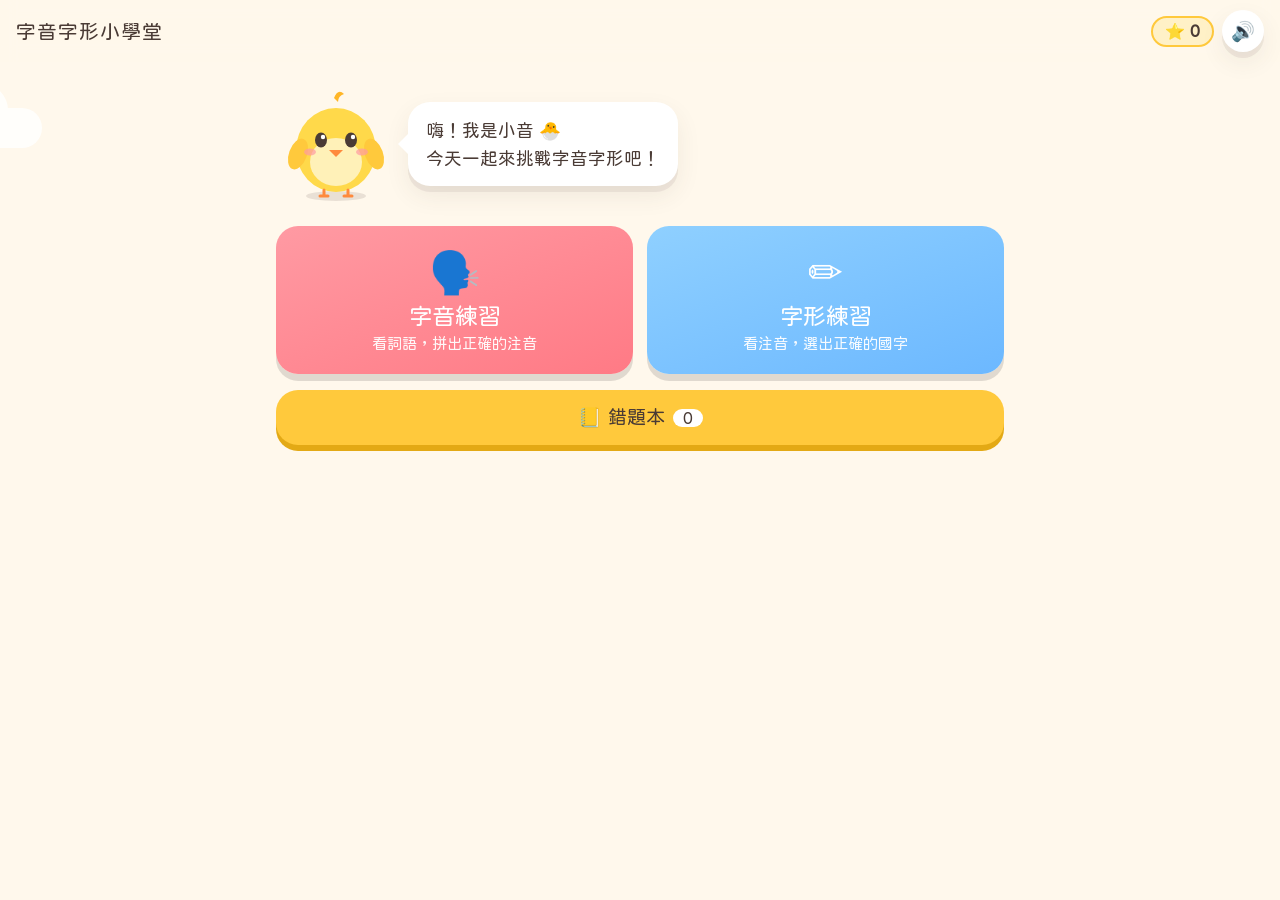
==== index.html @ 78b78db8 "字音字形小學堂：字音（六）與字形（七）兩回試版 Co-Authored-By: Claude Opus 5.5 <noreply@anthropic.com>" ====
<!doctype html>
<html lang="zh-Hant-TW">
<head>
  <meta charset="utf-8">
  <meta name="viewport" content="width=device-width, initial-scale=1, viewport-fit=cover">
  <title>字音字形小學堂</title>
  <meta name="description" content="國小語文競賽字音字形練習：拼注音、選字形、計時挑戰、錯題本。">
  <link rel="icon" href="data:image/svg+xml,<svg xmlns='http://www.w3.org/2000/svg' viewBox='0 0 100 100'><text y='.9em' font-size='90'>🐣</text></svg>">
  <link rel="preconnect" href="https://fonts.googleapis.com">
  <link rel="preconnect" href="https://fonts.gstatic.com" crossorigin>
  <link href="https://fonts.googleapis.com/css2?family=Huninn&family=Noto+Serif+TC:wght@600&display=swap" rel="stylesheet">
  <link rel="stylesheet" href="style.css">
</head>
<body>
  <div class="bg-deco" aria-hidden="true">
    <span class="cloud c1"></span><span class="cloud c2"></span><span class="cloud c3"></span>
  </div>

  <header class="topbar">
    <button class="icon-btn" id="homeBtn" aria-label="回首頁" hidden>🏠</button>
    <div class="brand">字音字形小學堂</div>
    <div class="top-right">
      <span class="star-pill" title="累積星星">⭐ <b id="totalStars">0</b></span>
      <button class="icon-btn" id="soundBtn" aria-label="音效開關">🔊</button>
    </div>
  </header>

  <main id="app">
    <!-- 首頁 -->
    <section class="screen" id="screen-home">
      <div class="hero">
        <div class="mascot" id="mascotHome"></div>
        <div class="bubble">嗨！我是小音 🐣<br>今天一起來挑戰字音字形吧！</div>
      </div>

      <div class="mode-cards">
        <button class="mode-card yin" data-type="yin">
          <span class="mode-emoji">🗣️</span>
          <span class="mode-title">字音練習</span>
          <span class="mode-desc">看詞語，拼出正確的注音</span>
        </button>
        <button class="mode-card xing" data-type="xing">
          <span class="mode-emoji">✏️</span>
          <span class="mode-title">字形練習</span>
          <span class="mode-desc">看注音，選出正確的國字</span>
        </button>
      </div>

      <button class="wide-btn mistakes-btn" id="openMistakes">
        📒 錯題本 <span class="count-badge" id="mistakeCount">0</span>
      </button>
    </section>

    <!-- 設定 -->
    <section class="screen" id="screen-setup" hidden>
      <h2 class="screen-title" id="setupTitle">字音練習</h2>

      <div class="setup-block">
        <div class="setup-label">選擇題本</div>
        <div class="chip-row" id="roundChips"></div>
      </div>

      <div class="setup-block">
        <div class="setup-label">題目數量</div>
        <div class="chip-row" id="countChips">
          <button class="chip" data-count="10">10 題</button>
          <button class="chip" data-count="20">20 題</button>
          <button class="chip" data-count="all">全部（依序）</button>
        </div>
      </div>

      <div class="setup-block">
        <div class="setup-label">模式</div>
        <div class="play-modes">
          <button class="play-mode" data-mode="practice">
            <span class="pm-emoji">🌱</span>
            <span class="pm-title">慢慢練習</span>
            <span class="pm-desc">不計時，想清楚再作答</span>
          </button>
          <button class="play-mode" data-mode="timed">
            <span class="pm-emoji">⏱️</span>
            <span class="pm-title">計時挑戰</span>
            <span class="pm-desc" id="timedDesc">每題有時間限制，答得快多一顆星</span>
          </button>
        </div>
      </div>
    </section>

    <!-- 作答 -->
    <section class="screen" id="screen-quiz" hidden>
      <div class="quiz-head">
        <div class="progress"><div class="progress-fill" id="progressFill"></div></div>
        <div class="quiz-meta">
          <span id="qCounter">1 / 10</span>
          <span class="session-stars">⭐ <b id="sessionStars">0</b></span>
        </div>
        <div class="timer" id="timerWrap" hidden>
          <div class="timer-fill" id="timerFill"></div>
          <span class="timer-text" id="timerText"></span>
        </div>
      </div>

      <div class="q-card" id="qCard">
        <div class="q-prompt" id="qPrompt"></div>
        <div class="q-word" id="qWord"></div>
      </div>

      <!-- 字音：注音鍵盤 -->
      <div class="yin-input" id="yinInput" hidden>
        <div class="answer-slot" id="answerSlot" aria-live="polite"></div>
        <div class="kb" id="keyboard"></div>
        <div class="kb-actions">
          <button class="kb-act clear" id="kbClear">🧽 清除</button>
          <button class="kb-act back" id="kbBack">⌫ 退一格</button>
          <button class="kb-act submit" id="kbSubmit">送出 ✔</button>
        </div>
      </div>

      <!-- 字形：四選一 -->
      <div class="choices" id="choices" hidden></div>
    </section>

    <!-- 結果 -->
    <section class="screen" id="screen-result" hidden>
      <div class="result-card">
        <div class="mascot big" id="mascotResult"></div>
        <h2 id="resultTitle">太棒了！</h2>
        <div class="result-stars" id="resultStars"></div>
        <div class="result-score" id="resultScore"></div>
        <div class="result-earned" id="resultEarned"></div>
      </div>
      <div class="review" id="reviewList"></div>
      <div class="result-actions">
        <button class="wide-btn" id="againBtn">🔁 再玩一次</button>
        <button class="wide-btn ghost" id="backHomeBtn">🏠 回首頁</button>
      </div>
    </section>

    <!-- 錯題本 -->
    <section class="screen" id="screen-mistakes" hidden>
      <h2 class="screen-title">📒 錯題本</h2>
      <p class="hint">答錯的題目會自動收進來，在錯題本裡答對一次就會畢業離開喔！</p>
      <div id="mistakeGroups"></div>
    </section>
  </main>

  <!-- 作答回饋 -->
  <div class="feedback" id="feedback" hidden>
    <div class="fb-card" id="fbCard">
      <div class="fb-icon" id="fbIcon"></div>
      <div class="fb-title" id="fbTitle"></div>
      <div class="fb-word" id="fbWord"></div>
      <div class="fb-detail" id="fbDetail"></div>
      <div class="fb-actions">
        <button class="kb-act speak" id="speakBtn">🔊 念念看</button>
        <button class="kb-act submit" id="nextBtn">下一題 ➜</button>
      </div>
    </div>
  </div>

  <canvas id="confetti" aria-hidden="true"></canvas>

  <script src="data.js"></script>
  <script src="app.js"></script>
</body>
</html>
---- style.css ----
:root {
  --bg: #fff8ec;
  --card: #ffffff;
  --ink: #4a3b35;
  --ink-soft: #8a7a72;
  --coral: #ff7a85;
  --coral-dark: #e85d6a;
  --mint: #43c59e;
  --mint-dark: #2fa983;
  --sky: #6cb8ff;
  --sky-dark: #4a98e6;
  --sun: #ffc93c;
  --sun-soft: #fff1c7;
  --lilac: #b79cff;
  --line: #f0e3d3;
  --shadow: 0 6px 0 rgba(74, 59, 53, 0.08), 0 10px 24px rgba(74, 59, 53, 0.08);
  --radius: 22px;
  --font: "Huninn", "PingFang TC", "Microsoft JhengHei", system-ui, sans-serif;
  --font-char: "Noto Serif TC", "Kaiti TC", "DFKai-SB", "PMingLiU", serif;
}

* { box-sizing: border-box; }
html, body { margin: 0; }
body {
  background: var(--bg);
  color: var(--ink);
  font-family: var(--font);
  min-height: 100vh;
  -webkit-tap-highlight-color: transparent;
  overflow-x: hidden;
}
button { font-family: inherit; color: inherit; cursor: pointer; border: 0; background: none; }
[hidden] { display: none !important; }

/* 背景雲朵 */
.bg-deco { position: fixed; inset: 0; pointer-events: none; z-index: 0; overflow: hidden; }
.cloud {
  position: absolute; background: #fff; border-radius: 999px; opacity: .8;
  box-shadow: 40px -18px 0 6px #fff, 80px 0 0 0 #fff;
  width: 90px; height: 40px;
  animation: drift 40s linear infinite;
}
.c1 { top: 12%; left: -10%; }
.c2 { top: 48%; left: -30%; transform: scale(.7); animation-duration: 55s; animation-delay: -20s; }
.c3 { top: 78%; left: -20%; transform: scale(1.2); animation-duration: 70s; animation-delay: -35s; }
@keyframes drift { to { left: 110%; } }

/* 頂部 */
.topbar {
  position: sticky; top: 0; z-index: 10;
  display: flex; align-items: center; gap: 10px;
  padding: 10px 16px;
  padding-top: max(10px, env(safe-area-inset-top));
  background: rgba(255, 248, 236, .9);
  backdrop-filter: blur(8px);
}
.brand { font-size: 1.25rem; letter-spacing: 1px; flex: 1; }
.top-right { display: flex; align-items: center; gap: 8px; }
.star-pill {
  background: var(--sun-soft); border: 2px solid var(--sun);
  padding: 4px 12px; border-radius: 999px; font-size: 1rem;
}
.icon-btn {
  width: 42px; height: 42px; border-radius: 50%;
  background: #fff; box-shadow: var(--shadow); font-size: 1.2rem;
  transition: transform .15s;
}
.icon-btn:active { transform: scale(.92); }

main { position: relative; z-index: 1; max-width: 760px; margin: 0 auto; padding: 8px 16px 40px; }
.screen { animation: pop-in .35s ease; }
@keyframes pop-in { from { opacity: 0; transform: translateY(12px); } to { opacity: 1; transform: none; } }
.screen-title { text-align: center; font-size: 1.7rem; margin: 10px 0 18px; font-weight: normal; }
.hint { text-align: center; color: var(--ink-soft); margin-top: -6px; }

/* 吉祥物 */
.mascot { width: 120px; height: 120px; flex-shrink: 0; }
.mascot.big { width: 150px; height: 150px; margin: 0 auto; }
.mascot svg { width: 100%; height: 100%; overflow: visible; }
.mascot .body { animation: bob 2.4s ease-in-out infinite; transform-origin: 50% 90%; }
@keyframes bob { 50% { transform: translateY(-5px) scale(1.02, .98); } }
.mascot.happy .body { animation: jump .5s ease 2; }
@keyframes jump { 40% { transform: translateY(-22px) rotate(-6deg); } }
.mascot.sad .body { animation: shake .45s ease 2; }
@keyframes shake { 25% { transform: translateX(-6px); } 75% { transform: translateX(6px); } }

.hero { display: flex; align-items: center; gap: 12px; margin: 14px 0 22px; }
.bubble {
  position: relative; background: #fff; border-radius: var(--radius);
  padding: 14px 18px; font-size: 1.1rem; line-height: 1.6; box-shadow: var(--shadow);
}
.bubble::before {
  content: ""; position: absolute; left: -10px; top: 50%; transform: translateY(-50%);
  border: 10px solid transparent; border-right-color: #fff; border-left: 0;
}

/* 首頁卡片 */
.mode-cards { display: grid; grid-template-columns: 1fr 1fr; gap: 14px; }
.mode-card {
  display: flex; flex-direction: column; align-items: center; gap: 6px;
  padding: 22px 12px; border-radius: var(--radius); color: #fff;
  box-shadow: 0 7px 0 rgba(0,0,0,.12); transition: transform .15s, box-shadow .15s;
}
.mode-card:active { transform: translateY(5px); box-shadow: 0 2px 0 rgba(0,0,0,.12); }
.mode-card.yin { background: linear-gradient(160deg, #ff9aa3, var(--coral)); }
.mode-card.xing { background: linear-gradient(160deg, #8fd0ff, var(--sky)); }
.mode-emoji { font-size: 2.6rem; }
.mode-title { font-size: 1.45rem; }
.mode-desc { font-size: .95rem; opacity: .95; text-align: center; }

.wide-btn {
  display: flex; align-items: center; justify-content: center; gap: 8px;
  width: 100%; margin-top: 16px; padding: 16px; font-size: 1.2rem;
  background: var(--sun); border-radius: var(--radius);
  box-shadow: 0 6px 0 #e3a915; transition: transform .15s, box-shadow .15s;
}
.wide-btn:active { transform: translateY(4px); box-shadow: 0 2px 0 #e3a915; }
.wide-btn.ghost { background: #fff; box-shadow: 0 6px 0 var(--line); }
.count-badge { background: #fff; border-radius: 999px; padding: 0 10px; font-size: 1rem; }

/* 設定 */
.setup-block { margin-bottom: 20px; }
.setup-label { font-size: 1.05rem; color: var(--ink-soft); margin-bottom: 8px; }
.chip-row { display: flex; flex-wrap: wrap; gap: 10px; }
.chip {
  padding: 10px 18px; border-radius: 999px; background: #fff; font-size: 1.05rem;
  border: 3px solid var(--line); transition: all .15s;
}
.chip.on { border-color: var(--mint); background: #e6f8f1; }
.play-modes { display: grid; grid-template-columns: 1fr 1fr; gap: 14px; }
.play-mode {
  display: flex; flex-direction: column; align-items: center; gap: 4px; text-align: center;
  padding: 20px 10px; border-radius: var(--radius); background: #fff; box-shadow: var(--shadow);
  transition: transform .15s;
}
.play-mode:active { transform: scale(.96); }
.pm-emoji { font-size: 2.2rem; }
.pm-title { font-size: 1.3rem; }
.pm-desc { font-size: .9rem; color: var(--ink-soft); }

/* 作答 */
.quiz-head { margin-bottom: 14px; }
.progress { height: 14px; background: #fff; border-radius: 999px; overflow: hidden; box-shadow: inset 0 0 0 2px var(--line); }
.progress-fill { height: 100%; width: 0; background: linear-gradient(90deg, var(--mint), #7ee0bf); border-radius: 999px; transition: width .4s ease; }
.quiz-meta { display: flex; justify-content: space-between; margin-top: 6px; font-size: 1rem; color: var(--ink-soft); }
.timer { position: relative; height: 26px; margin-top: 8px; background: #fff; border-radius: 999px; overflow: hidden; box-shadow: inset 0 0 0 2px var(--line); }
.timer-fill { height: 100%; width: 100%; background: var(--sun); transition: width .2s linear, background .3s; }
.timer-fill.hurry { background: var(--coral); }
.timer-text { position: absolute; inset: 0; display: grid; place-items: center; font-size: .95rem; }

.q-card {
  background: var(--card); border-radius: 28px; padding: 18px 12px 24px; text-align: center;
  box-shadow: var(--shadow); margin-bottom: 14px;
}
.q-prompt { color: var(--ink-soft); font-size: 1.05rem; margin-bottom: 10px; }
.q-word { display: flex; justify-content: center; align-items: flex-end; gap: 6px; flex-wrap: wrap; }
.ch {
  font-family: var(--font-char); font-size: clamp(2.6rem, 13vw, 4.2rem); line-height: 1.1;
  display: inline-flex; flex-direction: column; align-items: center;
}
.ch.target {
  color: var(--coral-dark);
  background: #ffeef0; border-radius: 18px; padding: 2px 8px;
  border: 3px dashed var(--coral);
  animation: glow 1.8s ease-in-out infinite;
}
@keyframes glow { 50% { box-shadow: 0 0 0 6px rgba(255, 122, 133, .18); } }
.ch.blank {
  width: 1.15em; height: 1.15em; border: 3px dashed var(--sky); border-radius: 16px;
  background: #eef7ff; color: var(--sky-dark); display: grid; place-items: center;
}
.zy-tag {
  font-family: var(--font); font-size: 1.5rem; color: var(--sky-dark);
  background: #eef7ff; border-radius: 10px; padding: 2px 10px; margin-bottom: 6px; letter-spacing: 2px;
}

/* 注音鍵盤 */
.answer-slot {
  min-height: 64px; margin: 0 auto 12px; max-width: 320px;
  display: flex; justify-content: center; align-items: center; gap: 4px;
  background: #fff; border-radius: 18px; border: 3px solid var(--line);
  font-size: 2rem; letter-spacing: 2px; transition: border-color .2s;
}
.answer-slot.filled { border-color: var(--mint); }
.answer-slot .ph { color: #cbbcb2; font-size: 1.05rem; letter-spacing: 0; }
.answer-slot .part { animation: pop-in .2s ease; }
.kb { display: flex; flex-direction: column; gap: 10px; }
.kb-group { background: #fff; border-radius: 18px; padding: 8px 8px 10px; box-shadow: var(--shadow); }
.kb-group-title { font-size: .85rem; color: var(--ink-soft); margin: 0 4px 6px; }
.kb-keys { display: grid; grid-template-columns: repeat(auto-fill, minmax(44px, 1fr)); gap: 6px; }
.key {
  height: 46px; border-radius: 12px; font-size: 1.35rem;
  background: var(--bg); box-shadow: 0 3px 0 var(--line); transition: transform .08s, background .15s;
}
.key:active { transform: translateY(2px); box-shadow: 0 1px 0 var(--line); }
.key.on { background: var(--mint); color: #fff; box-shadow: 0 3px 0 var(--mint-dark); }
.kb-group.tones .key { background: var(--sun-soft); }
.kb-group.tones .key.on { background: var(--sun); box-shadow: 0 3px 0 #e3a915; color: var(--ink); }
.kb-group.tones .key small { font-size: .7rem; display: block; color: var(--ink-soft); line-height: 1; }

.kb-actions, .fb-actions { display: flex; gap: 10px; margin-top: 12px; }
.kb-act {
  flex: 1; padding: 14px 8px; border-radius: 16px; font-size: 1.1rem;
  background: #fff; box-shadow: 0 5px 0 var(--line); transition: transform .1s, box-shadow .1s;
}
.kb-act:active { transform: translateY(3px); box-shadow: 0 2px 0 var(--line); }
.kb-act.submit { flex: 1.4; background: var(--mint); color: #fff; box-shadow: 0 5px 0 var(--mint-dark); }
.kb-act.speak { background: var(--sky); color: #fff; box-shadow: 0 5px 0 var(--sky-dark); }

/* 字形選項 */
.choices { display: grid; grid-template-columns: 1fr 1fr; gap: 14px; }
.choice {
  font-family: var(--font-char); font-size: 3rem; padding: 16px 0; border-radius: 22px;
  background: #fff; box-shadow: 0 7px 0 var(--line); transition: transform .12s, box-shadow .12s, background .2s;
}
.choice:active { transform: translateY(4px); box-shadow: 0 3px 0 var(--line); }
.choice.right { background: #dcf7ec; box-shadow: 0 7px 0 var(--mint); }
.choice.wrong { background: #ffe3e6; box-shadow: 0 7px 0 var(--coral); animation: shake .4s; }

/* 回饋 */
.feedback {
  position: fixed; inset: 0; z-index: 30; display: grid; place-items: end center;
  background: rgba(74, 59, 53, .25); padding: 16px;
  padding-bottom: max(16px, env(safe-area-inset-bottom));
}
.fb-card {
  width: 100%; max-width: 520px; background: #fff; border-radius: 28px; padding: 20px;
  text-align: center; box-shadow: 0 -4px 30px rgba(0,0,0,.15); animation: slide-up .3s ease;
}
@keyframes slide-up { from { transform: translateY(60px); opacity: 0; } }
.fb-card.ok { border-top: 8px solid var(--mint); }
.fb-card.no { border-top: 8px solid var(--coral); }
.fb-icon { font-size: 2.6rem; }
.fb-title { font-size: 1.5rem; margin: 2px 0 8px; }
.fb-word { font-family: var(--font-char); font-size: 2.2rem; }
.fb-word .hl { color: var(--coral-dark); }
.fb-detail { color: var(--ink-soft); font-size: 1.05rem; line-height: 1.7; margin-top: 6px; }
.fb-detail b { color: var(--ink); font-size: 1.3rem; font-weight: normal; }

/* 結果 */
.result-card { background: #fff; border-radius: 28px; padding: 22px 16px; text-align: center; box-shadow: var(--shadow); }
.result-card h2 { margin: 8px 0 4px; font-weight: normal; font-size: 1.8rem; }
.result-stars { font-size: 2.6rem; letter-spacing: 6px; }
.result-stars .dim { filter: grayscale(1); opacity: .3; }
.result-stars span { display: inline-block; animation: star-pop .5s ease backwards; }
.result-stars span:nth-child(2) { animation-delay: .2s; }
.result-stars span:nth-child(3) { animation-delay: .4s; }
@keyframes star-pop { from { transform: scale(0) rotate(-90deg); } }
.result-score { font-size: 1.3rem; margin-top: 6px; }
.result-earned { color: var(--ink-soft); margin-top: 4px; }
.review { margin-top: 16px; display: grid; gap: 8px; }
.review-title { color: var(--ink-soft); margin: 4px 4px 0; }
.review-item {
  display: flex; justify-content: space-between; align-items: center; gap: 10px;
  background: #fff; border-radius: 16px; padding: 10px 14px; box-shadow: 0 3px 0 var(--line);
}
.review-item .rw { font-family: var(--font-char); font-size: 1.5rem; }
.review-item .rw .hl { color: var(--coral-dark); }
.review-item .ra { text-align: right; font-size: .95rem; color: var(--ink-soft); }
.review-item .ra b { color: var(--mint-dark); font-size: 1.2rem; font-weight: normal; }
.result-actions { display: flex; flex-direction: column; }

/* 錯題本 */
.m-group { background: #fff; border-radius: var(--radius); padding: 14px; box-shadow: var(--shadow); margin-bottom: 14px; }
.m-group-head { display: flex; justify-content: space-between; align-items: center; gap: 10px; margin-bottom: 10px; }
.m-group-head h3 { margin: 0; font-weight: normal; font-size: 1.2rem; }
.m-practice { padding: 8px 14px; border-radius: 999px; background: var(--mint); color: #fff; font-size: 1rem; box-shadow: 0 4px 0 var(--mint-dark); }
.m-list { display: flex; flex-wrap: wrap; gap: 8px; }
.m-tag { font-family: var(--font-char); font-size: 1.15rem; background: var(--bg); padding: 4px 10px; border-radius: 10px; }
.m-tag .hl { color: var(--coral-dark); }
.empty { text-align: center; padding: 30px 10px; color: var(--ink-soft); font-size: 1.1rem; }
.empty .big-emoji { font-size: 3rem; display: block; margin-bottom: 8px; }

#confetti { position: fixed; inset: 0; pointer-events: none; z-index: 40; width: 100%; height: 100%; }

@media (max-width: 420px) {
  .mode-desc, .pm-desc { font-size: .82rem; }
  .mode-title { font-size: 1.25rem; }
  .kb-keys { grid-template-columns: repeat(7, 1fr); gap: 5px; }
  .key { height: 42px; font-size: 1.2rem; }
  .choice { font-size: 2.6rem; }
}
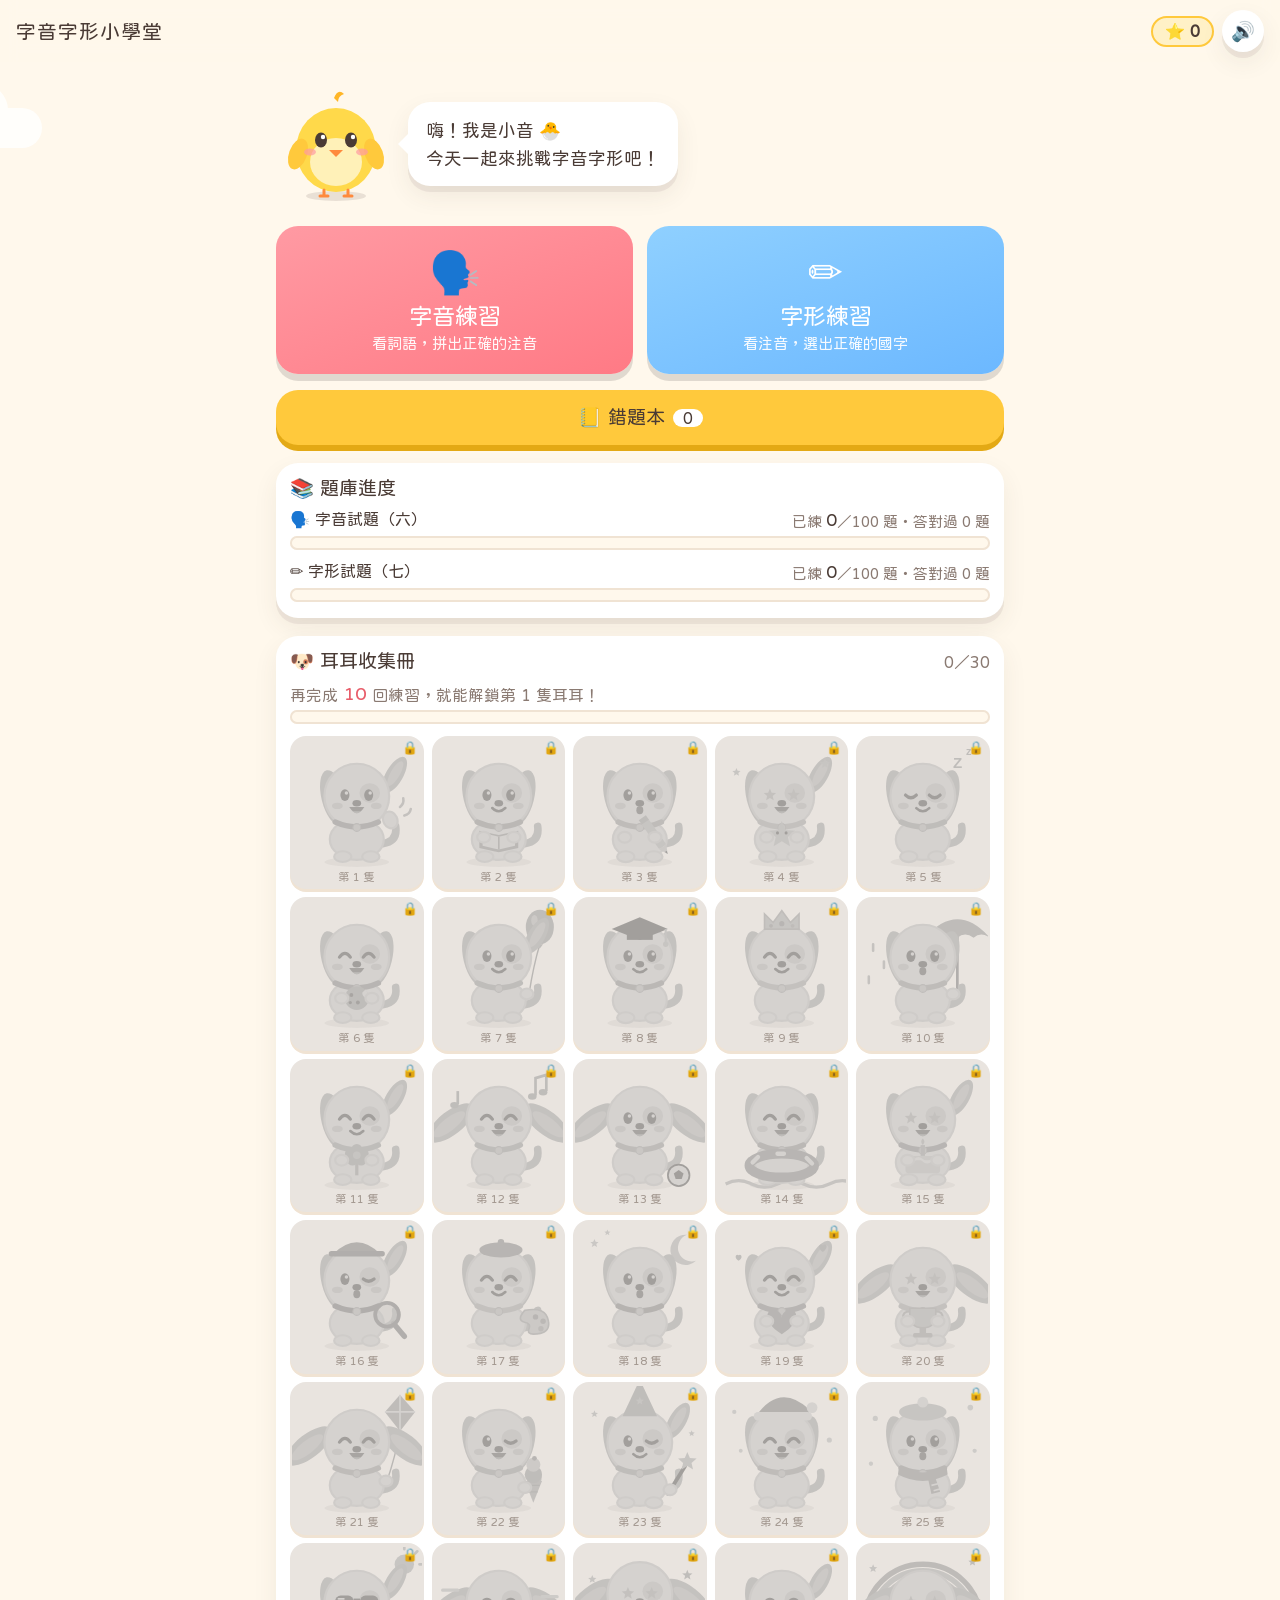
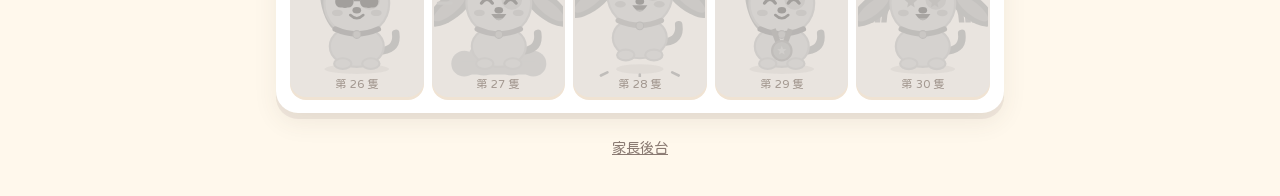
==== commit 83ca2381: "新增家長後台、題庫進度、耳耳收集冊（30 隻原創角色，每 10 回解鎖一隻） Co-Authored-By: Claude Opus 5.5 <noreply@anthropic.com>" ====
--- a/index.html
+++ b/index.html
@@ -49,6 +49,19 @@
       <button class="wide-btn mistakes-btn" id="openMistakes">
         📒 錯題本 <span class="count-badge" id="mistakeCount">0</span>
       </button>
+
+      <div class="panel">
+        <h3 class="panel-title">📚 題庫進度</h3>
+        <div id="bankProgress"></div>
+      </div>
+
+      <div class="panel">
+        <h3 class="panel-title">🐶 耳耳收集冊 <span class="panel-sub" id="dogCount"></span></h3>
+        <div class="dog-next" id="dogNext"></div>
+        <div class="dog-grid" id="dogGrid"></div>
+      </div>
+
+      <a class="admin-link" href="admin.html">家長後台</a>
     </section>
 
     <!-- 設定 -->
@@ -91,7 +104,7 @@
       <div class="quiz-head">
         <div class="progress"><div class="progress-fill" id="progressFill"></div></div>
         <div class="quiz-meta">
-          <span id="qCounter">1 / 10</span>
+          <span class="q-counter" id="qCounter"></span>
           <span class="session-stars">⭐ <b id="sessionStars">0</b></span>
         </div>
         <div class="timer" id="timerWrap" hidden>
@@ -158,9 +171,23 @@
     </div>
   </div>
 
+  <!-- 耳耳鼓勵畫面 -->
+  <div class="dog-modal" id="dogModal" hidden>
+    <div class="dog-modal-card">
+      <div class="dog-modal-tag" id="dogModalTag"></div>
+      <div class="dog-modal-art" id="dogModalArt"></div>
+      <div class="dog-modal-name" id="dogModalName"></div>
+      <div class="dog-modal-msg" id="dogModalMsg"></div>
+      <button class="wide-btn" id="dogModalClose">好開心！</button>
+    </div>
+  </div>
+
   <canvas id="confetti" aria-hidden="true"></canvas>
 
   <script src="data.js"></script>
+  <script src="dogs.js"></script>
+  <script src="firebase-config.js"></script>
+  <script type="module" src="cloud.js"></script>
   <script src="app.js"></script>
 </body>
 </html>
--- a/style.css
+++ b/style.css
@@ -142,7 +142,14 @@
 .quiz-head { margin-bottom: 14px; }
 .progress { height: 14px; background: #fff; border-radius: 999px; overflow: hidden; box-shadow: inset 0 0 0 2px var(--line); }
 .progress-fill { height: 100%; width: 0; background: linear-gradient(90deg, var(--mint), #7ee0bf); border-radius: 999px; transition: width .4s ease; }
-.quiz-meta { display: flex; justify-content: space-between; margin-top: 6px; font-size: 1rem; color: var(--ink-soft); }
+.quiz-meta { display: flex; justify-content: space-between; align-items: center; margin-top: 10px; font-size: 1rem; color: var(--ink-soft); }
+.q-counter {
+  background: #fff; border: 3px solid var(--mint); border-radius: 999px;
+  padding: 4px 16px; font-size: 1.15rem; color: var(--ink);
+}
+.q-counter b { color: var(--mint-dark); font-size: 1.6rem; font-weight: normal; margin: 0 2px; }
+.q-total { color: var(--ink-soft); }
+.session-stars { background: var(--sun-soft); border: 3px solid var(--sun); border-radius: 999px; padding: 4px 14px; font-size: 1.15rem; color: var(--ink); }
 .timer { position: relative; height: 26px; margin-top: 8px; background: #fff; border-radius: 999px; overflow: hidden; box-shadow: inset 0 0 0 2px var(--line); }
 .timer-fill { height: 100%; width: 100%; background: var(--sun); transition: width .2s linear, background .3s; }
 .timer-fill.hurry { background: var(--coral); }
@@ -271,6 +278,92 @@
 .empty { text-align: center; padding: 30px 10px; color: var(--ink-soft); font-size: 1.1rem; }
 .empty .big-emoji { font-size: 3rem; display: block; margin-bottom: 8px; }
 
+/* 首頁面板 */
+.panel { background: #fff; border-radius: var(--radius); padding: 14px 14px 16px; box-shadow: var(--shadow); margin-top: 18px; }
+.panel-title { margin: 0 0 10px; font-weight: normal; font-size: 1.2rem; display: flex; align-items: center; gap: 8px; }
+.panel-sub { margin-left: auto; font-size: 1rem; color: var(--ink-soft); }
+.bank-row + .bank-row { margin-top: 12px; }
+.bank-head { display: flex; justify-content: space-between; flex-wrap: wrap; gap: 4px 10px; font-size: 1rem; margin-bottom: 6px; }
+.bank-num { color: var(--ink-soft); font-size: .92rem; }
+.bank-num b { color: var(--ink); font-size: 1.1rem; font-weight: normal; }
+.bank-bar { height: 14px; background: var(--bg); border-radius: 999px; overflow: hidden; box-shadow: inset 0 0 0 2px var(--line); }
+.bank-fill { height: 100%; border-radius: 999px; transition: width .5s ease; }
+.bank-fill.yin { background: linear-gradient(90deg, #ff9aa3, var(--coral)); }
+.bank-fill.xing { background: linear-gradient(90deg, #8fd0ff, var(--sky)); }
+.bank-fill.dog { background: linear-gradient(90deg, #f6d7ae, #e9b77a); }
+
+/* 耳耳收集冊 */
+.dog-next { font-size: .98rem; color: var(--ink-soft); margin-bottom: 12px; }
+.dog-next b { color: var(--coral-dark); font-size: 1.2rem; font-weight: normal; }
+.dog-next .bank-bar { margin-top: 6px; }
+.dog-grid { display: grid; grid-template-columns: repeat(5, 1fr); gap: 8px; }
+.dog-cell {
+  position: relative; display: flex; flex-direction: column; align-items: center;
+  background: #fffaf2; border-radius: 16px; padding: 4px 2px 6px; box-shadow: 0 3px 0 var(--line);
+  transition: transform .15s;
+}
+.dog-cell:not(.locked):active { transform: scale(.94); }
+.dog-cell svg { width: 100%; height: auto; display: block; }
+.dog-label { font-size: .72rem; line-height: 1.2; text-align: center; }
+.dog-cell.locked { background: #e9e4df; cursor: default; }
+.dog-cell.locked svg { filter: grayscale(1) brightness(.9) contrast(.6); opacity: .45; }
+.dog-cell.locked .dog-label { color: #a39890; }
+.dog-lock { position: absolute; top: 4px; right: 6px; font-size: .8rem; }
+.admin-link { display: block; text-align: center; margin-top: 26px; color: var(--ink-soft); font-size: .9rem; }
+
+/* 耳耳鼓勵畫面 */
+.dog-modal { position: fixed; inset: 0; z-index: 35; display: grid; place-items: center; padding: 16px; background: rgba(74, 59, 53, .35); }
+.dog-modal-card {
+  width: 100%; max-width: 420px; background: linear-gradient(180deg, #fff3d6, #fff); border-radius: 32px;
+  padding: 20px 18px 6px; text-align: center; box-shadow: 0 20px 50px rgba(0,0,0,.2); animation: dog-in .5s cubic-bezier(.2,1.6,.4,1);
+}
+@keyframes dog-in { from { transform: scale(.4) rotate(-8deg); opacity: 0; } }
+.dog-modal-tag { font-size: 1.3rem; color: var(--coral-dark); }
+.dog-modal-art { width: min(260px, 70vw); margin: 4px auto 0; animation: bob 2.4s ease-in-out infinite; }
+.dog-modal-art svg { width: 100%; height: auto; display: block; }
+.dog-modal-name { font-size: 1.8rem; margin-top: 2px; }
+.dog-modal-msg { color: var(--ink-soft); font-size: 1.05rem; line-height: 1.6; margin: 6px 6px 0; }
+
+/* 家長後台 */
+.admin main { padding-top: 4px; }
+.admin-p { line-height: 1.7; color: var(--ink-soft); margin: 0 0 8px; }
+.login-panel { max-width: 420px; margin: 30px auto 0; }
+.admin-form { display: flex; flex-direction: column; gap: 12px; }
+.admin-form label { display: flex; flex-direction: column; gap: 6px; font-size: 1rem; color: var(--ink-soft); }
+.admin-form input {
+  font: inherit; font-size: 1.1rem; padding: 12px 14px; border-radius: 14px;
+  border: 3px solid var(--line); background: #fffdf9; color: var(--ink); outline: none;
+}
+.admin-form input:focus { border-color: var(--sky); }
+.admin-form .wide-btn { margin-top: 4px; }
+.form-msg { min-height: 1.2em; color: var(--coral-dark); }
+.form-msg.ok { color: var(--mint-dark); }
+.chip.small { padding: 6px 14px; font-size: .95rem; }
+.stat-grid { display: grid; grid-template-columns: repeat(2, 1fr); gap: 10px; margin-top: 10px; }
+.stat { background: #fff; border-radius: 18px; padding: 12px 14px; box-shadow: var(--shadow); }
+.stat.wide { grid-column: 1 / -1; }
+.stat-k { color: var(--ink-soft); font-size: .9rem; }
+.stat-v { font-size: 1.8rem; }
+.stat-v small { font-size: .95rem; color: var(--ink-soft); margin-left: 2px; }
+.stat-v.sm { font-size: 1.2rem; }
+.tw-ans { color: var(--ink-soft); font-family: var(--font); font-size: .8rem; }
+.tw-n { color: var(--coral-dark); font-family: var(--font); font-weight: normal; font-size: .9rem; }
+.sess { border-top: 2px dashed var(--line); padding: 10px 2px; }
+.sess:first-child { border-top: 0; }
+.sess summary { display: flex; align-items: center; gap: 10px; cursor: pointer; list-style: none; }
+.sess summary::-webkit-details-marker { display: none; }
+.sess-date { color: var(--ink-soft); font-size: .9rem; min-width: 76px; }
+.sess-title { flex: 1; font-size: 1rem; }
+.sess-title small { color: var(--ink-soft); }
+.sess-score { font-size: 1.1rem; padding: 2px 10px; border-radius: 999px; }
+.sess-score.good { background: #dcf7ec; color: var(--mint-dark); }
+.sess-score.mid { background: var(--sun-soft); color: #b07d00; }
+.sess-score.low { background: #ffe3e6; color: var(--coral-dark); }
+.sess-body { padding: 10px 0 4px; color: var(--ink-soft); }
+.sess-wrongs { display: grid; gap: 8px; margin-top: 8px; }
+.sess-perfect { margin-top: 6px; }
+@media (min-width: 640px) { .stat-grid { grid-template-columns: repeat(4, 1fr); } }
+
 #confetti { position: fixed; inset: 0; pointer-events: none; z-index: 40; width: 100%; height: 100%; }
 
 @media (max-width: 420px) {
